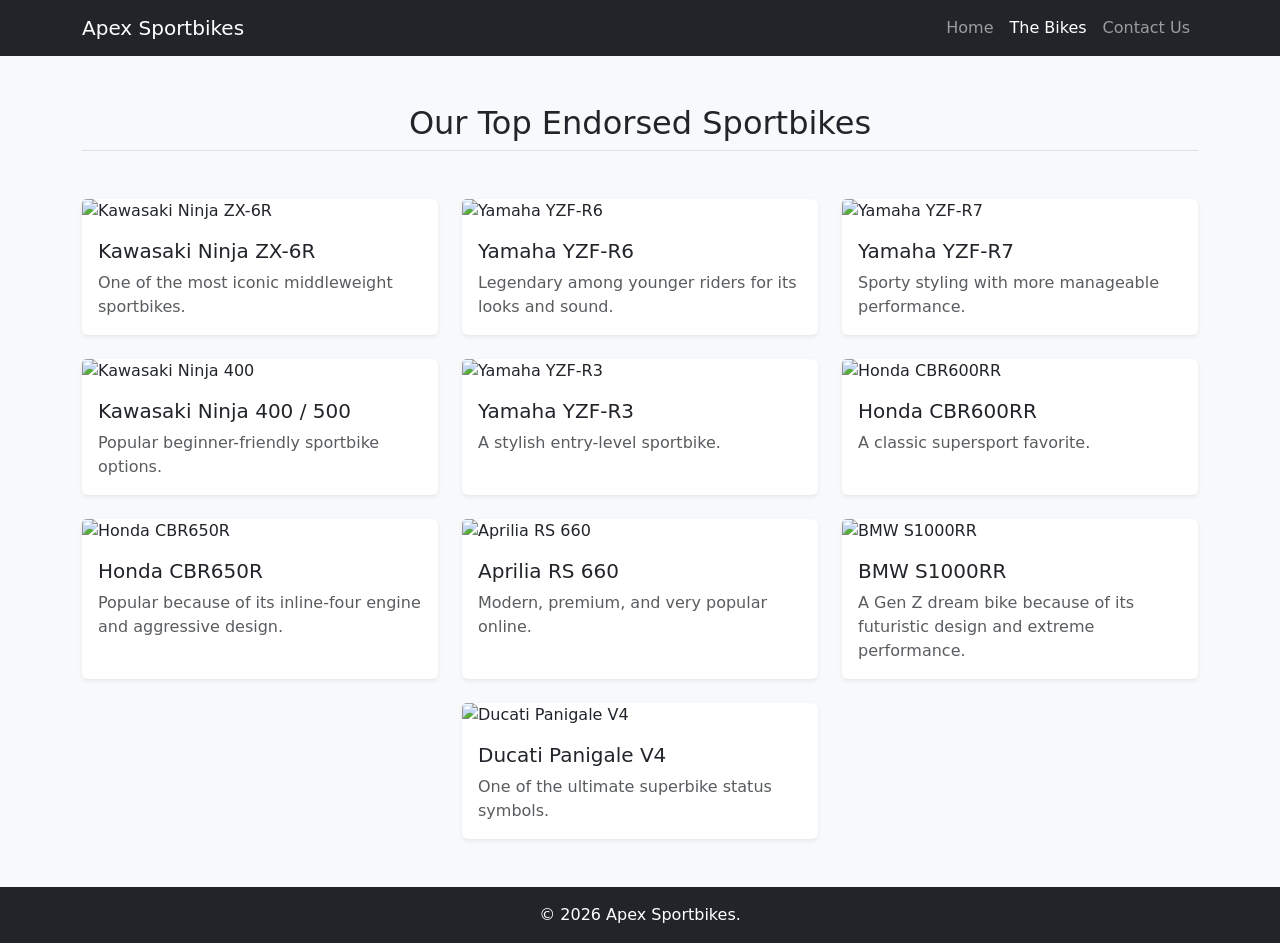
==== bikes.html @ bbc7e062 "Rename Bikes.html to bikes.html" ====
<!DOCTYPE html>
<html lang="en">
<head>
    <meta charset="UTF-8">
    <meta name="viewport" content="width=device-width, initial-scale=1.0">
    <title>Apex Sportbikes | The Bikes</title>
    <link href="https://cdn.jsdelivr.net/npm/bootstrap@5.3.0/dist/css/bootstrap.min.css" rel="stylesheet">
</head>
<body class="bg-light">

    <nav class="navbar navbar-expand-lg navbar-dark bg-dark">
        <div class="container">
            <a class="navbar-brand" href="index.html">Apex Sportbikes</a>
            <button class="navbar-toggler" type="button" data-bs-toggle="collapse" data-bs-target="#navbarNav">
                <span class="navbar-toggler-icon"></span>
            </button>
            <div class="collapse navbar-collapse" id="navbarNav">
                <ul class="navbar-nav ms-auto">
                    <li class="nav-item"><a class="nav-link" href="index.html">Home</a></li>
                    <li class="nav-item"><a class="nav-link active" href="bikes.html">The Bikes</a></li>
                    <li class="nav-item"><a class="nav-link" href="contact.html">Contact Us</a></li>
                </ul>
            </div>
        </div>
    </nav>

    <div class="container my-5">
        <h2 class="text-center mb-5 border-bottom pb-2">Our Top Endorsed Sportbikes</h2>
        
        <div class="row g-4">
            <div class="col-12 col-md-6 col-lg-4">
                <div class="card h-100 shadow-sm border-0">
                    <img src="https://placehold.co/400x250/28a745/FFFFFF?text=Ninja+ZX-6R" class="card-img-top" alt="Kawasaki Ninja ZX-6R">
                    <div class="card-body">
                        <h5 class="card-title">Kawasaki Ninja ZX-6R</h5>
                        <p class="card-text text-muted">One of the most iconic middleweight sportbikes.</p>
                    </div>
                </div>
            </div>

            <div class="col-12 col-md-6 col-lg-4">
                <div class="card h-100 shadow-sm border-0">
                    <img src="https://placehold.co/400x250/007bff/FFFFFF?text=YZF-R6" class="card-img-top" alt="Yamaha YZF-R6">
                    <div class="card-body">
                        <h5 class="card-title">Yamaha YZF-R6</h5>
                        <p class="card-text text-muted">Legendary among younger riders for its looks and sound.</p>
                    </div>
                </div>
            </div>

            <div class="col-12 col-md-6 col-lg-4">
                <div class="card h-100 shadow-sm border-0">
                    <img src="https://placehold.co/400x250/007bff/FFFFFF?text=YZF-R7" class="card-img-top" alt="Yamaha YZF-R7">
                    <div class="card-body">
                        <h5 class="card-title">Yamaha YZF-R7</h5>
                        <p class="card-text text-muted">Sporty styling with more manageable performance.</p>
                    </div>
                </div>
            </div>

            <div class="col-12 col-md-6 col-lg-4">
                <div class="card h-100 shadow-sm border-0">
                    <img src="https://placehold.co/400x250/28a745/FFFFFF?text=Ninja+400/500" class="card-img-top" alt="Kawasaki Ninja 400">
                    <div class="card-body">
                        <h5 class="card-title">Kawasaki Ninja 400 / 500</h5>
                        <p class="card-text text-muted">Popular beginner-friendly sportbike options.</p>
                    </div>
                </div>
            </div>

            <div class="col-12 col-md-6 col-lg-4">
                <div class="card h-100 shadow-sm border-0">
                    <img src="https://placehold.co/400x250/007bff/FFFFFF?text=YZF-R3" class="card-img-top" alt="Yamaha YZF-R3">
                    <div class="card-body">
                        <h5 class="card-title">Yamaha YZF-R3</h5>
                        <p class="card-text text-muted">A stylish entry-level sportbike.</p>
                    </div>
                </div>
            </div>

            <div class="col-12 col-md-6 col-lg-4">
                <div class="card h-100 shadow-sm border-0">
                    <img src="https://placehold.co/400x250/dc3545/FFFFFF?text=CBR600RR" class="card-img-top" alt="Honda CBR600RR">
                    <div class="card-body">
                        <h5 class="card-title">Honda CBR600RR</h5>
                        <p class="card-text text-muted">A classic supersport favorite.</p>
                    </div>
                </div>
            </div>

            <div class="col-12 col-md-6 col-lg-4">
                <div class="card h-100 shadow-sm border-0">
                    <img src="https://placehold.co/400x250/dc3545/FFFFFF?text=CBR650R" class="card-img-top" alt="Honda CBR650R">
                    <div class="card-body">
                        <h5 class="card-title">Honda CBR650R</h5>
                        <p class="card-text text-muted">Popular because of its inline-four engine and aggressive design.</p>
                    </div>
                </div>
            </div>

            <div class="col-12 col-md-6 col-lg-4">
                <div class="card h-100 shadow-sm border-0">
                    <img src="https://placehold.co/400x250/ffc107/000000?text=Aprilia+RS+660" class="card-img-top" alt="Aprilia RS 660">
                    <div class="card-body">
                        <h5 class="card-title">Aprilia RS 660</h5>
                        <p class="card-text text-muted">Modern, premium, and very popular online.</p>
                    </div>
                </div>
            </div>

            <div class="col-12 col-md-6 col-lg-4">
                <div class="card h-100 shadow-sm border-0">
                    <img src="https://placehold.co/400x250/17a2b8/FFFFFF?text=BMW+S1000RR" class="card-img-top" alt="BMW S1000RR">
                    <div class="card-body">
                        <h5 class="card-title">BMW S1000RR</h5>
                        <p class="card-text text-muted">A Gen Z dream bike because of its futuristic design and extreme performance.</p>
                    </div>
                </div>
            </div>

            <div class="col-12 col-md-6 col-lg-4 mx-auto">
                <div class="card h-100 shadow-sm border-0">
                    <img src="https://placehold.co/400x250/dc3545/FFFFFF?text=Ducati+Panigale+V4" class="card-img-top" alt="Ducati Panigale V4">
                    <div class="card-body">
                        <h5 class="card-title">Ducati Panigale V4</h5>
                        <p class="card-text text-muted">One of the ultimate superbike status symbols.</p>
                    </div>
                </div>
            </div>
            </div>
    </div>

    <footer class="bg-dark text-white text-center py-3 mt-5">
        <div class="container">
            <p class="mb-0">&copy; 2026 Apex Sportbikes.</p>
        </div>
    </footer>

    <script src="https://cdn.jsdelivr.net/npm/bootstrap@5.3.0/dist/js/bootstrap.bundle.min.js"></script>
</body>
</html>
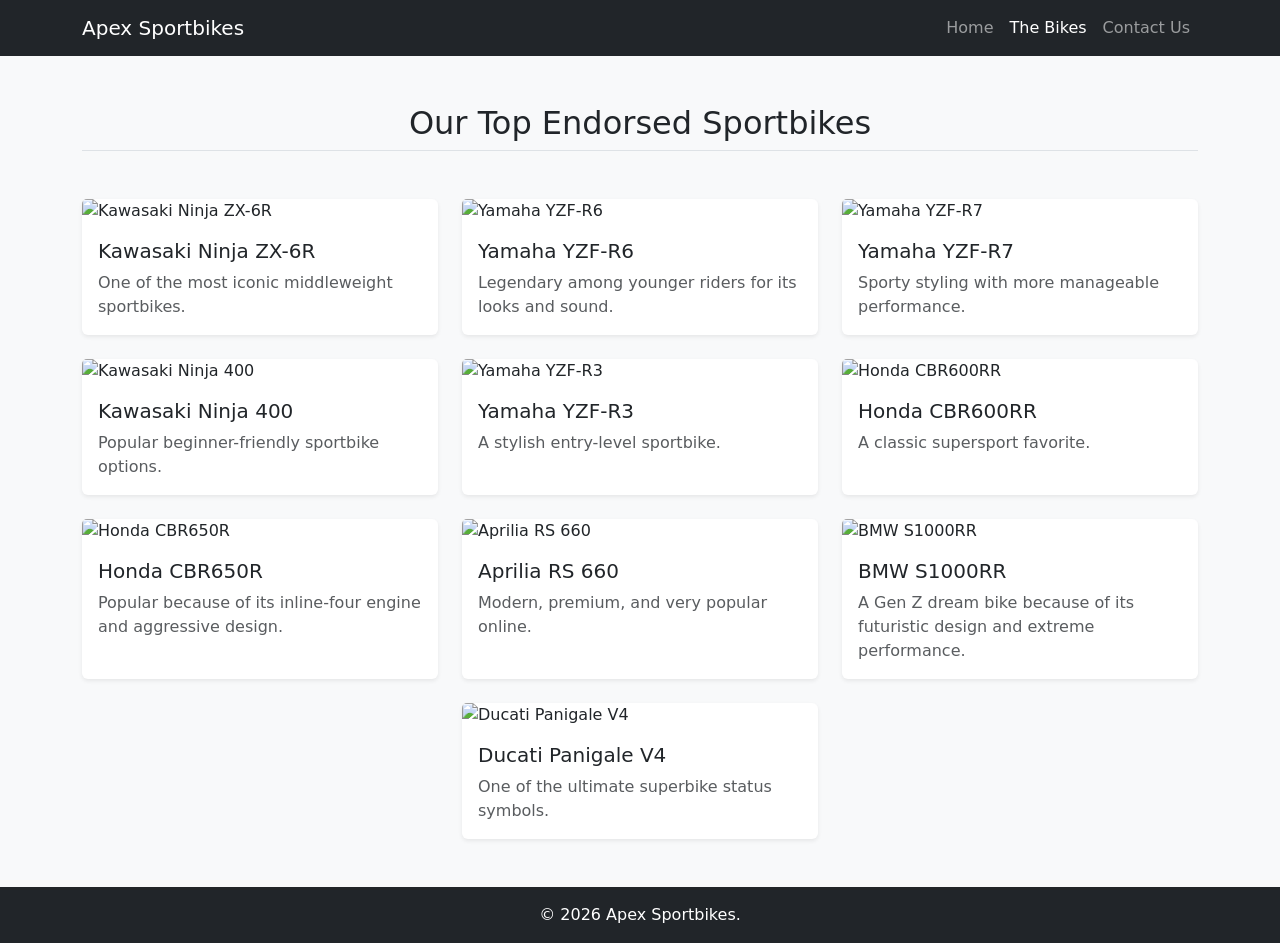
==== commit 40a73006: "Update card title for Kawasaki Ninja 400" ====
--- a/bikes.html
+++ b/bikes.html
@@ -62,7 +62,7 @@
                 <div class="card h-100 shadow-sm border-0">
                     <img src="https://placehold.co/400x250/28a745/FFFFFF?text=Ninja+400/500" class="card-img-top" alt="Kawasaki Ninja 400">
                     <div class="card-body">
-                        <h5 class="card-title">Kawasaki Ninja 400 / 500</h5>
+                        <h5 class="card-title">Kawasaki Ninja 400</h5>
                         <p class="card-text text-muted">Popular beginner-friendly sportbike options.</p>
                     </div>
                 </div>
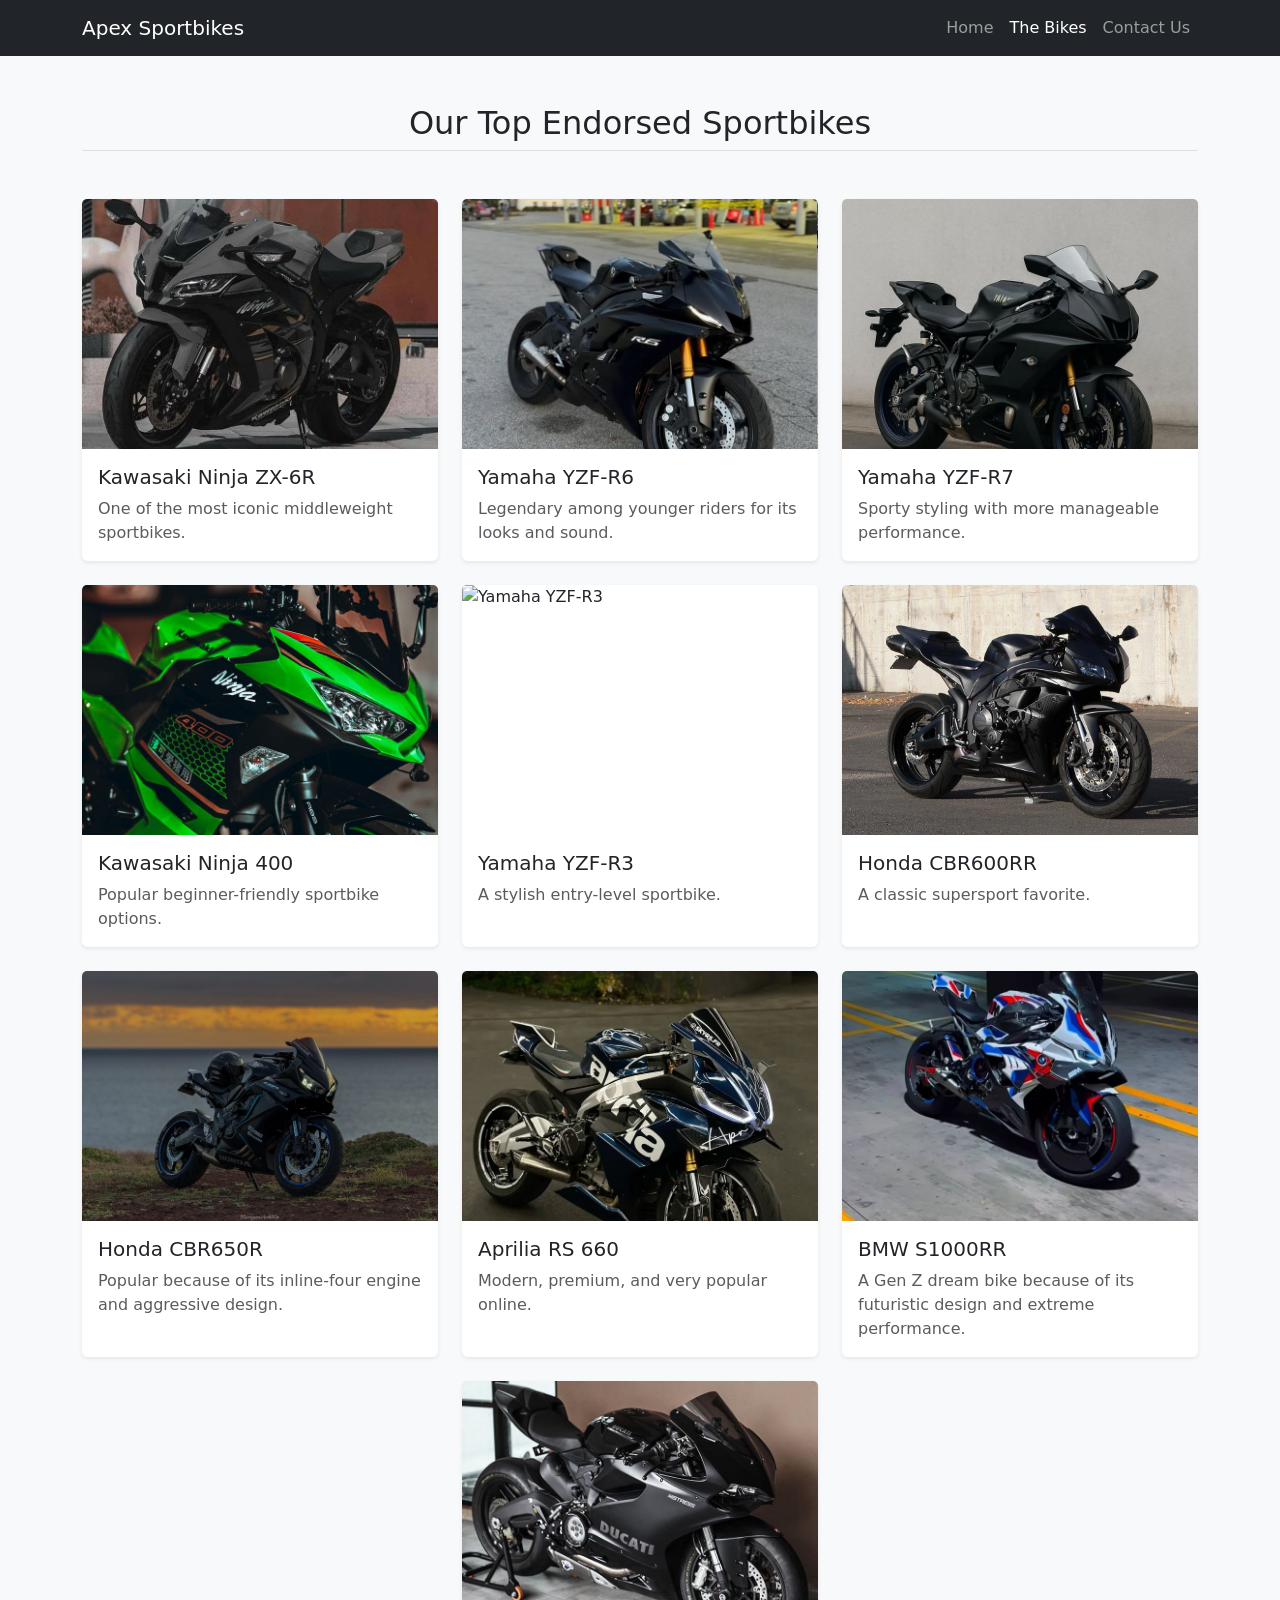
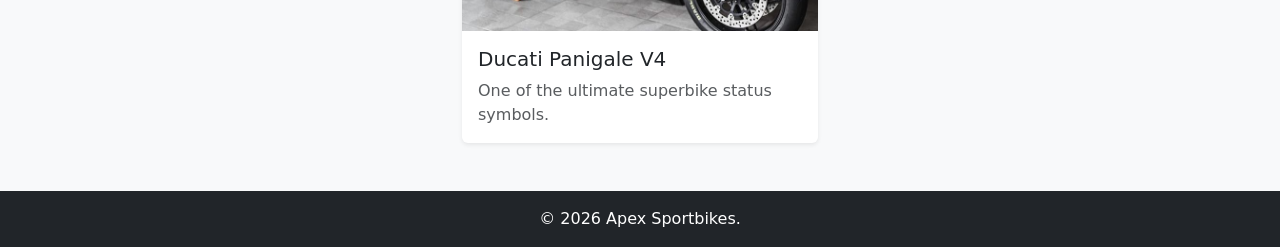
==== commit ffa76522: "Update bikes.html" ====
--- a/bikes.html
+++ b/bikes.html
@@ -30,7 +30,7 @@
         <div class="row g-4">
             <div class="col-12 col-md-6 col-lg-4">
                 <div class="card h-100 shadow-sm border-0">
-                    <img src="https://placehold.co/400x250/28a745/FFFFFF?text=Ninja+ZX-6R" class="card-img-top" alt="Kawasaki Ninja ZX-6R">
+                    <img src="Kawasaki Ninja ZX_6R Bike.jpg" class="card-img-top" alt="Kawasaki Ninja ZX-6R" style="height: 250px; object-fit: cover;">
                     <div class="card-body">
                         <h5 class="card-title">Kawasaki Ninja ZX-6R</h5>
                         <p class="card-text text-muted">One of the most iconic middleweight sportbikes.</p>
@@ -40,7 +40,7 @@
 
             <div class="col-12 col-md-6 col-lg-4">
                 <div class="card h-100 shadow-sm border-0">
-                    <img src="https://placehold.co/400x250/007bff/FFFFFF?text=YZF-R6" class="card-img-top" alt="Yamaha YZF-R6">
+                    <img src="Yamaha YZF-R6.jpg" class="card-img-top" alt="Yamaha YZF-R6" style="height: 250px; object-fit: cover;">
                     <div class="card-body">
                         <h5 class="card-title">Yamaha YZF-R6</h5>
                         <p class="card-text text-muted">Legendary among younger riders for its looks and sound.</p>
@@ -50,7 +50,7 @@
 
             <div class="col-12 col-md-6 col-lg-4">
                 <div class="card h-100 shadow-sm border-0">
-                    <img src="https://placehold.co/400x250/007bff/FFFFFF?text=YZF-R7" class="card-img-top" alt="Yamaha YZF-R7">
+                    <img src="Yamaha YZF-R7.jpg" class="card-img-top" alt="Yamaha YZF-R7" style="height: 250px; object-fit: cover;">
                     <div class="card-body">
                         <h5 class="card-title">Yamaha YZF-R7</h5>
                         <p class="card-text text-muted">Sporty styling with more manageable performance.</p>
@@ -60,7 +60,7 @@
 
             <div class="col-12 col-md-6 col-lg-4">
                 <div class="card h-100 shadow-sm border-0">
-                    <img src="https://placehold.co/400x250/28a745/FFFFFF?text=Ninja+400/500" class="card-img-top" alt="Kawasaki Ninja 400">
+                    <img src="Kawasaki Ninja 400.jpg" class="card-img-top" alt="Kawasaki Ninja 400" style="height: 250px; object-fit: cover;">
                     <div class="card-body">
                         <h5 class="card-title">Kawasaki Ninja 400</h5>
                         <p class="card-text text-muted">Popular beginner-friendly sportbike options.</p>
@@ -70,7 +70,7 @@
 
             <div class="col-12 col-md-6 col-lg-4">
                 <div class="card h-100 shadow-sm border-0">
-                    <img src="https://placehold.co/400x250/007bff/FFFFFF?text=YZF-R3" class="card-img-top" alt="Yamaha YZF-R3">
+                    <img src="Yamaha YZF-R3.png" class="card-img-top" alt="Yamaha YZF-R3" style="height: 250px; object-fit: cover;">
                     <div class="card-body">
                         <h5 class="card-title">Yamaha YZF-R3</h5>
                         <p class="card-text text-muted">A stylish entry-level sportbike.</p>
@@ -80,7 +80,7 @@
 
             <div class="col-12 col-md-6 col-lg-4">
                 <div class="card h-100 shadow-sm border-0">
-                    <img src="https://placehold.co/400x250/dc3545/FFFFFF?text=CBR600RR" class="card-img-top" alt="Honda CBR600RR">
+                    <img src="Honda CBR600RR.jpg" class="card-img-top" alt="Honda CBR600RR" style="height: 250px; object-fit: cover;">
                     <div class="card-body">
                         <h5 class="card-title">Honda CBR600RR</h5>
                         <p class="card-text text-muted">A classic supersport favorite.</p>
@@ -90,7 +90,7 @@
 
             <div class="col-12 col-md-6 col-lg-4">
                 <div class="card h-100 shadow-sm border-0">
-                    <img src="https://placehold.co/400x250/dc3545/FFFFFF?text=CBR650R" class="card-img-top" alt="Honda CBR650R">
+                    <img src="Honda CBR650R.jpg" class="card-img-top" alt="Honda CBR650R" style="height: 250px; object-fit: cover;">
                     <div class="card-body">
                         <h5 class="card-title">Honda CBR650R</h5>
                         <p class="card-text text-muted">Popular because of its inline-four engine and aggressive design.</p>
@@ -100,7 +100,7 @@
 
             <div class="col-12 col-md-6 col-lg-4">
                 <div class="card h-100 shadow-sm border-0">
-                    <img src="https://placehold.co/400x250/ffc107/000000?text=Aprilia+RS+660" class="card-img-top" alt="Aprilia RS 660">
+                    <img src="Aprilia RS 660.jpg" class="card-img-top" alt="Aprilia RS 660" style="height: 250px; object-fit: cover;">
                     <div class="card-body">
                         <h5 class="card-title">Aprilia RS 660</h5>
                         <p class="card-text text-muted">Modern, premium, and very popular online.</p>
@@ -110,7 +110,7 @@
 
             <div class="col-12 col-md-6 col-lg-4">
                 <div class="card h-100 shadow-sm border-0">
-                    <img src="https://placehold.co/400x250/17a2b8/FFFFFF?text=BMW+S1000RR" class="card-img-top" alt="BMW S1000RR">
+                    <img src="BMW S1000RR.jpg" class="card-img-top" alt="BMW S1000RR" style="height: 250px; object-fit: cover;">
                     <div class="card-body">
                         <h5 class="card-title">BMW S1000RR</h5>
                         <p class="card-text text-muted">A Gen Z dream bike because of its futuristic design and extreme performance.</p>
@@ -120,14 +120,14 @@
 
             <div class="col-12 col-md-6 col-lg-4 mx-auto">
                 <div class="card h-100 shadow-sm border-0">
-                    <img src="https://placehold.co/400x250/dc3545/FFFFFF?text=Ducati+Panigale+V4" class="card-img-top" alt="Ducati Panigale V4">
+                    <img src="Ducati Panigale V4.jpg" class="card-img-top" alt="Ducati Panigale V4" style="height: 250px; object-fit: cover;">
                     <div class="card-body">
                         <h5 class="card-title">Ducati Panigale V4</h5>
                         <p class="card-text text-muted">One of the ultimate superbike status symbols.</p>
                     </div>
                 </div>
             </div>
-            </div>
+        </div>
     </div>
 
     <footer class="bg-dark text-white text-center py-3 mt-5">
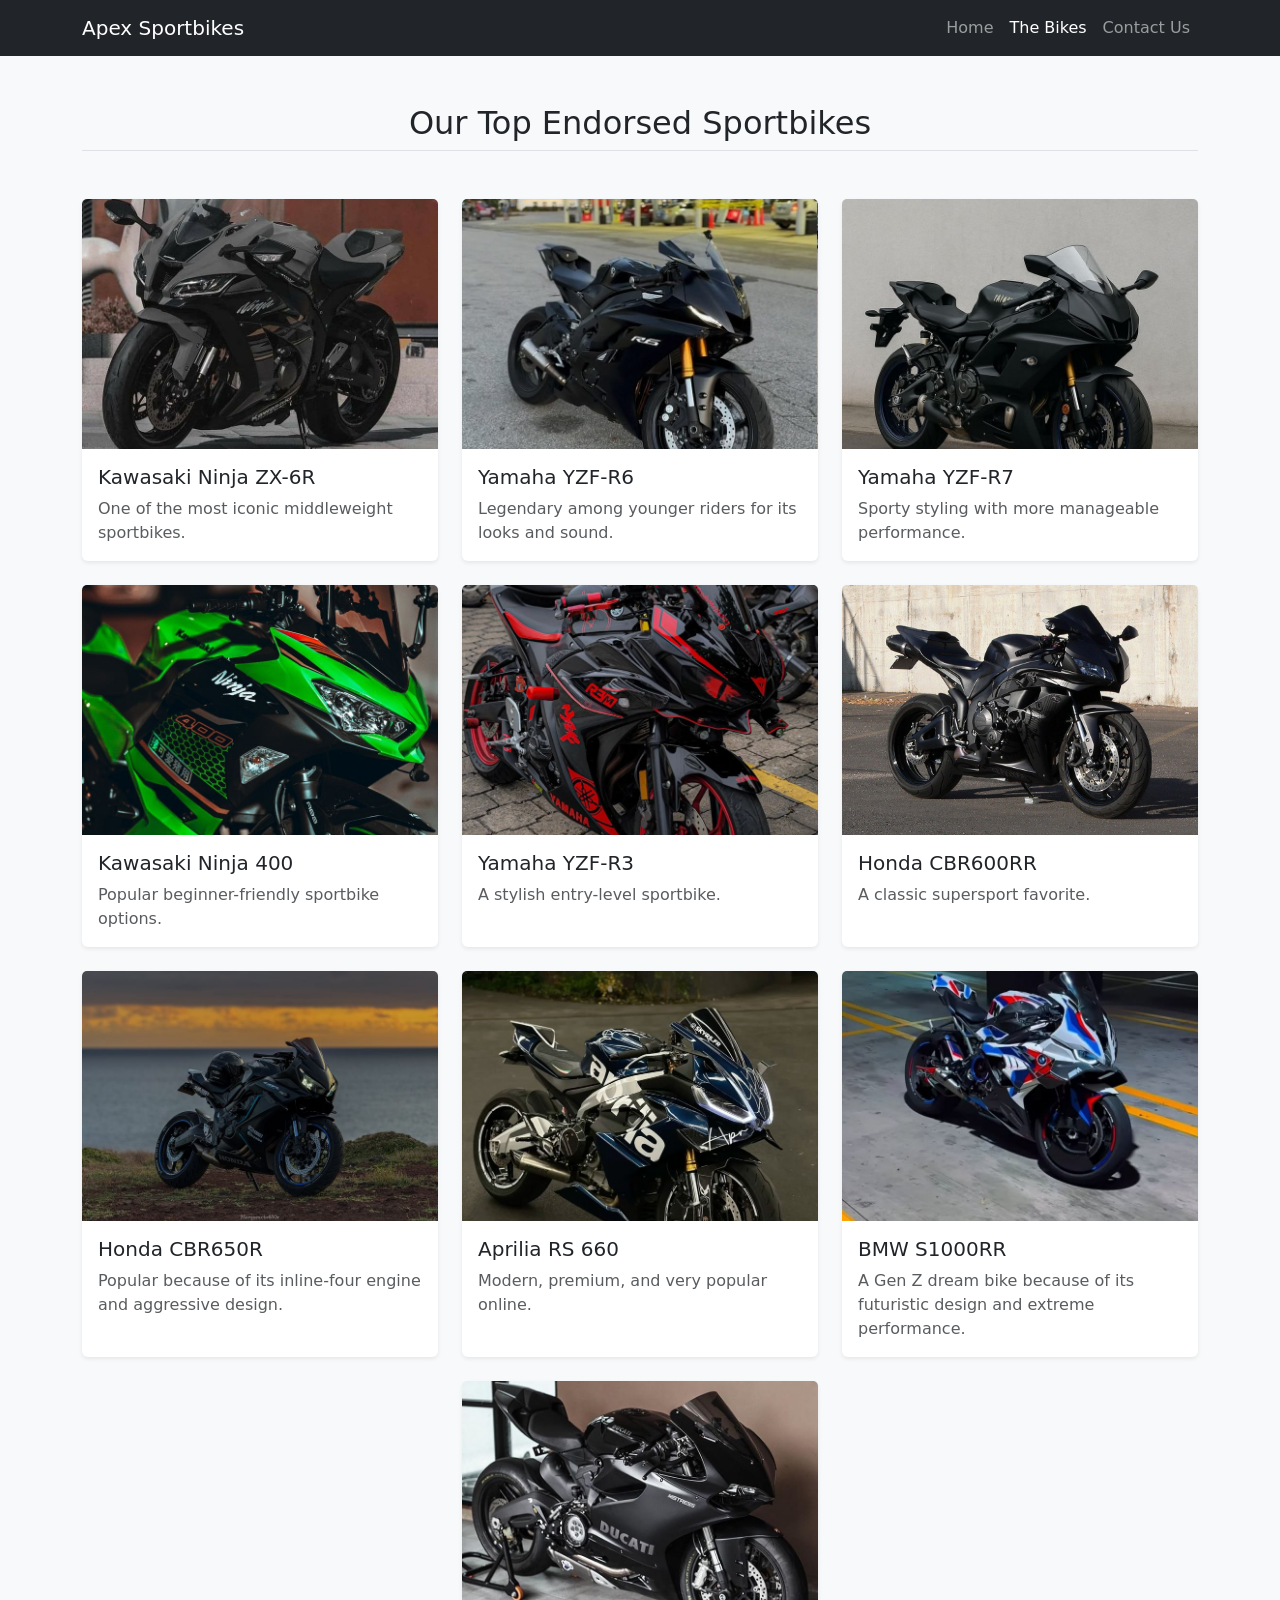
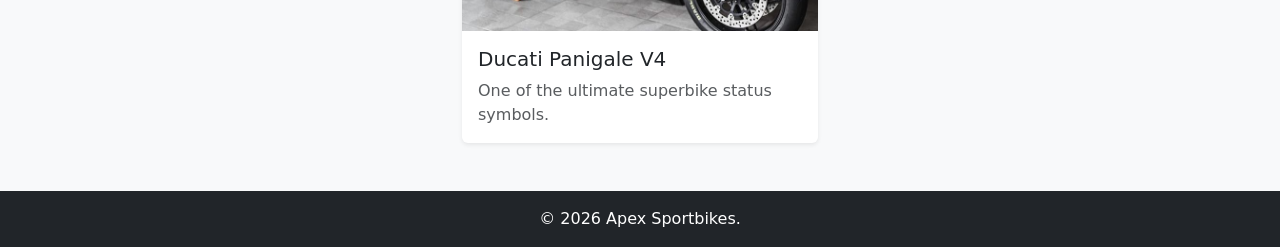
==== commit 9bf71073: "Update bikes.html" ====
--- a/bikes.html
+++ b/bikes.html
@@ -70,7 +70,7 @@
 
             <div class="col-12 col-md-6 col-lg-4">
                 <div class="card h-100 shadow-sm border-0">
-                    <img src="Yamaha YZF-R3.png" class="card-img-top" alt="Yamaha YZF-R3" style="height: 250px; object-fit: cover;">
+                    <img src="Yamaha YZF-R3.jpg" class="card-img-top" alt="Yamaha YZF-R3" style="height: 250px; object-fit: cover;">
                     <div class="card-body">
                         <h5 class="card-title">Yamaha YZF-R3</h5>
                         <p class="card-text text-muted">A stylish entry-level sportbike.</p>
